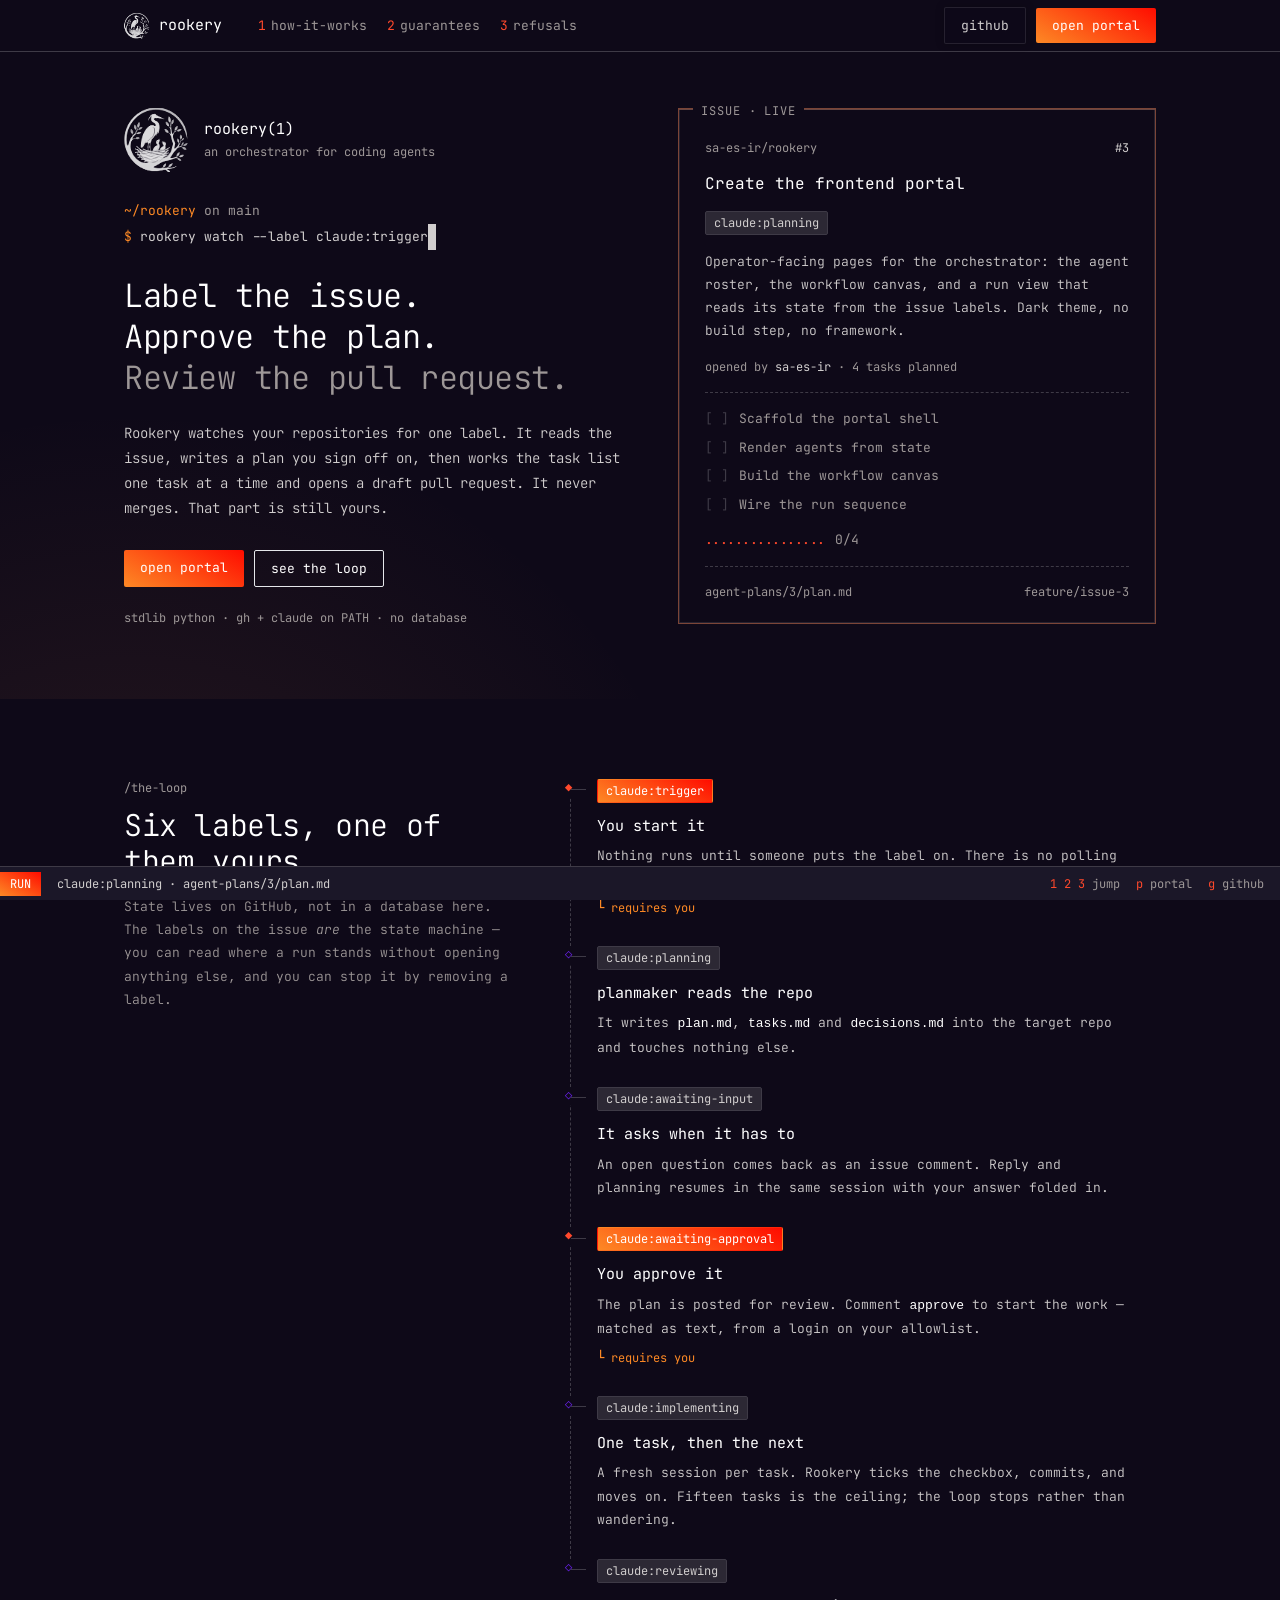
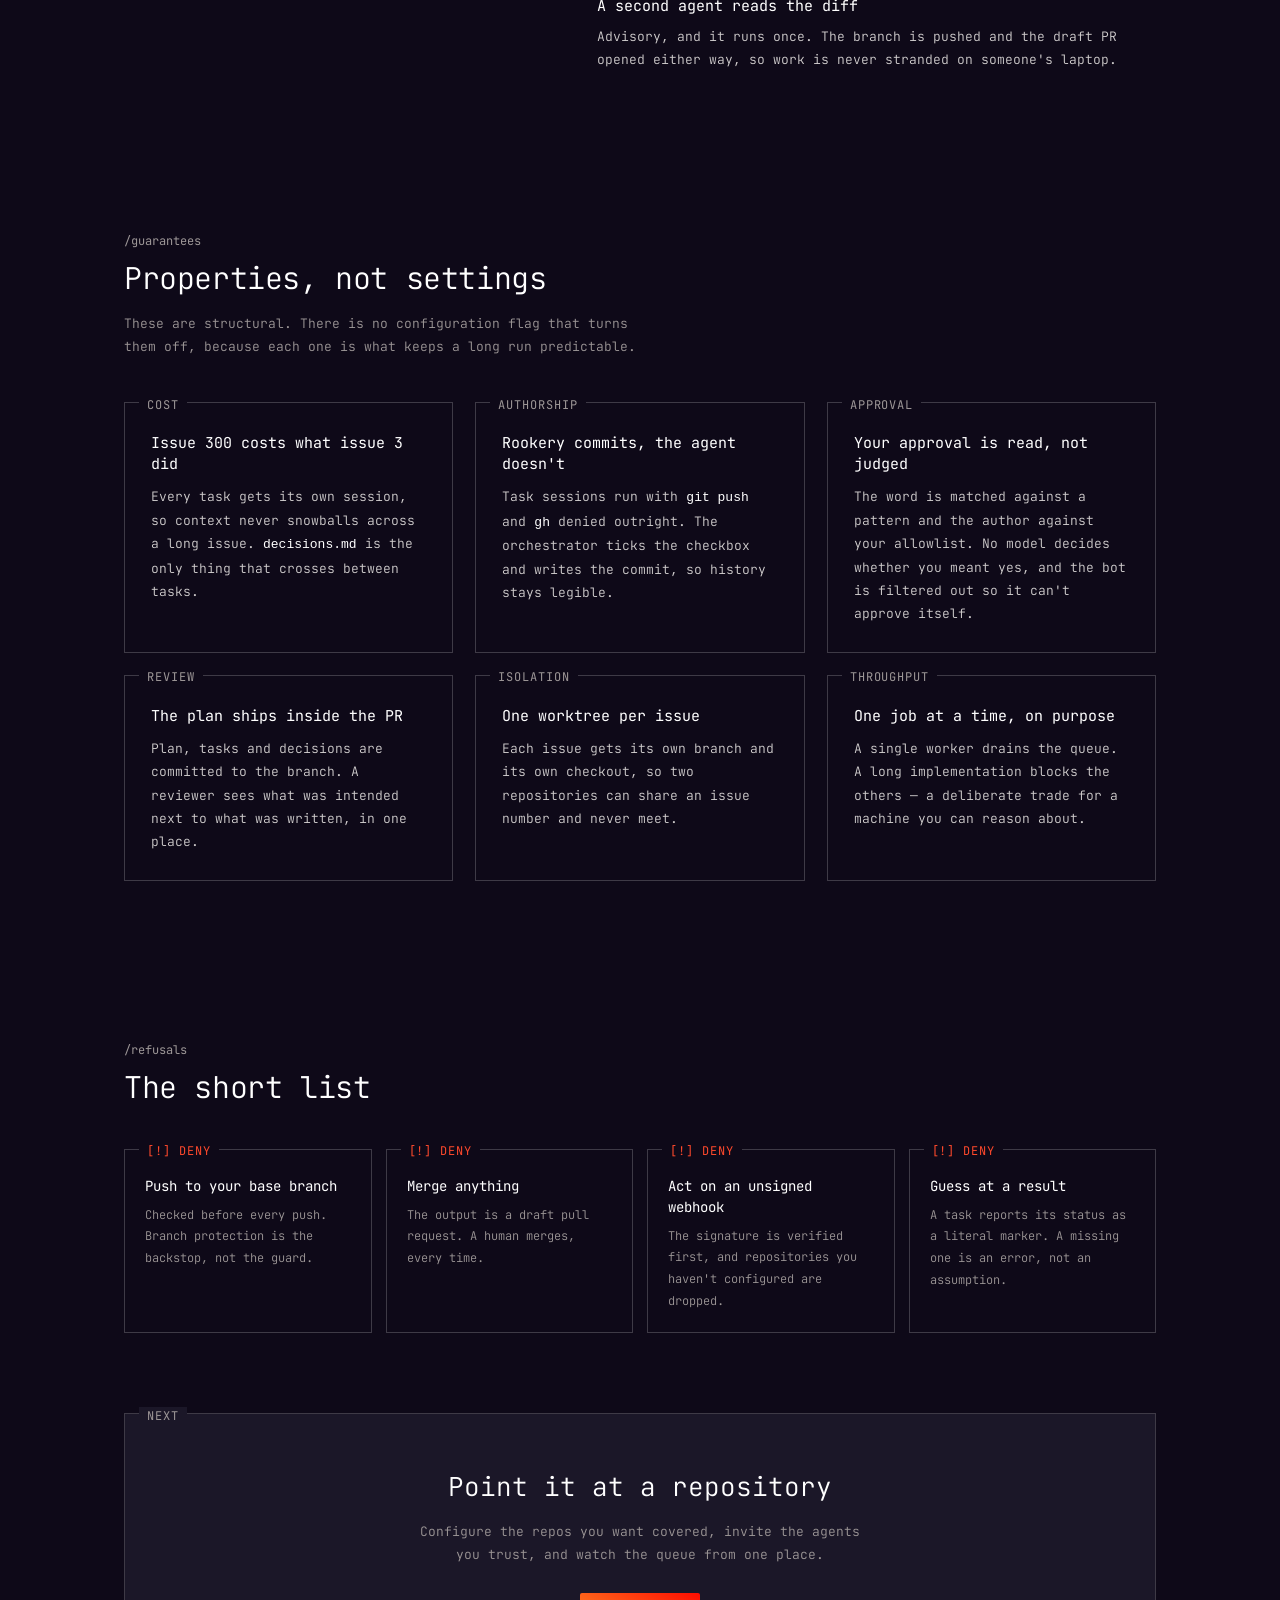
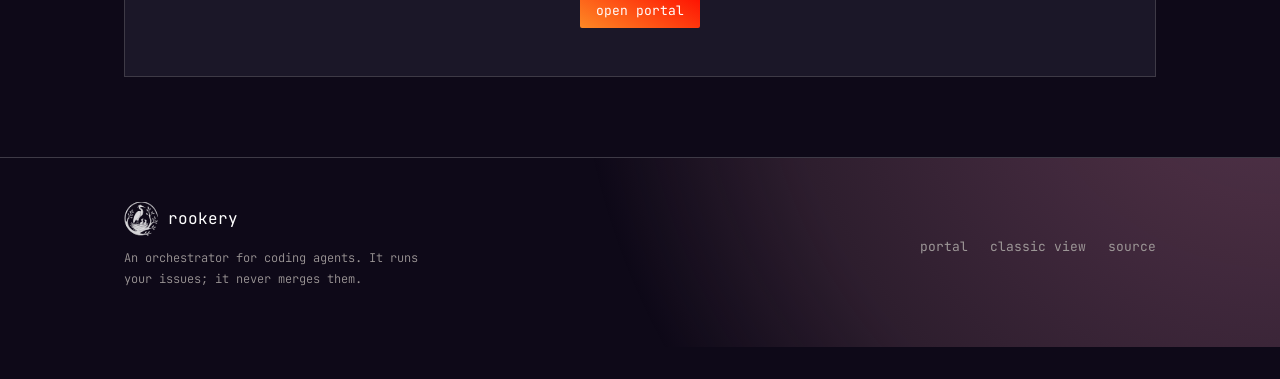
==== ui/tui/index.html @ b49d89ee "add tui design" ====
<!doctype html>
<html lang="en">
<meta charset="utf-8">
<meta name="viewport" content="width=device-width,initial-scale=1">
<title>rookery(1) — agents that work your issue queue</title>
<meta name="description" content="Label a GitHub issue. Rookery plans it, waits for your approval, works through the tasks one at a time, and opens a draft pull request.">
<link rel="preconnect" href="https://fonts.googleapis.com">
<link rel="preconnect" href="https://fonts.gstatic.com" crossorigin>
<link href="https://fonts.googleapis.com/css2?family=JetBrains+Mono:wght@300;400;500&display=swap" rel="stylesheet">
<link rel="icon" href="../rookery.png">
<link rel="stylesheet" href="styles.css">

<header class="nav"><div class="wrap">
  <a class="logo" href="index.html"><span class="mark"><img src="../rookery.png" alt=""></span>rookery</a>
  <nav>
    <a href="#how"><b>1</b>how-it-works</a>
    <a href="#invariants"><b>2</b>guarantees</a>
    <a href="#refusals"><b>3</b>refusals</a>
  </nav>
  <div class="right">
    <a class="frost" href="https://github.com/sa-es-ir/rookery">github</a>
    <a class="cta" href="portal.html">open portal</a>
  </div>
</div></header>

<section class="hero"><div class="wrap">
  <div class="copy">
    <div class="crest">
      <span class="mark"><img src="../rookery.png" alt="Rookery"></span>
      <div><b>rookery(1)</b><span class="sub">an orchestrator for coding agents</span></div>
    </div>
    <p class="shell-line"><span class="p">~/rookery</span> <span class="dim">on</span> main<br>
      <span class="p">$</span> <span class="cmd">rookery watch --label claude:trigger</span><span class="cur">_</span></p>
    <h1>Label the issue.<br>Approve the plan.<br><em>Review the pull request.</em></h1>
    <p class="lede">Rookery watches your repositories for one label. It reads the issue,
      writes a plan you sign off on, then works the task list one task at a time and opens a
      draft pull request. It never merges. That part is still yours.</p>
    <div class="actions">
      <a class="cta" href="portal.html">open portal</a>
      <a class="ghost" href="#how">see the loop</a>
    </div>
    <p class="fine">stdlib python · gh + claude on PATH · no database</p>
  </div>

  <article class="box hot issue" aria-label="Example issue, running">
    <span class="cap">issue · live</span>
    <div class="top"><span>sa-es-ir/rookery</span><span class="num">#3</span></div>
    <h2>Create the frontend portal</h2>
    <div class="labels" id="labels"></div>
    <p class="body">Operator-facing pages for the orchestrator: the agent roster, the workflow
      canvas, and a run view that reads its state from the issue labels. Dark theme, no build
      step, no framework.</p>
    <div class="by">opened by <b>sa-es-ir</b> · 4 tasks planned</div>
    <div class="rule"></div>
    <ul class="tasks" id="tasks">
      <li><span class="bx">[ ]</span><span class="txt">Scaffold the portal shell</span></li>
      <li><span class="bx">[ ]</span><span class="txt">Render agents from state</span></li>
      <li><span class="bx">[ ]</span><span class="txt">Build the workflow canvas</span></li>
      <li><span class="bx">[ ]</span><span class="txt">Wire the run sequence</span></li>
    </ul>
    <div class="bar"><span class="fill" id="bar"></span><span id="count">0/4</span></div>
    <div class="rule"></div>
    <div class="foot"><span id="foot">agent-plans/3/tasks.md</span><span>feature/issue-3</span></div>
  </article>
</div></section>

<section class="sec" id="how"><div class="wrap tree-grid">
  <div class="sec-head">
    <div class="eyebrow">/the-loop</div>
    <h2>Six labels, one of them yours</h2>
    <p>State lives on GitHub, not in a database here. The labels on the issue
      <em>are</em> the state machine — you can read where a run stands without opening
      anything else, and you can stop it by removing a label.</p>
  </div>
  <ol class="tree">
    <li class="gate"><span class="pin">◆</span><span class="lbl live">claude:trigger</span>
      <h3>You start it</h3>
      <p>Nothing runs until someone puts the label on. There is no polling and no autonomous pickup.</p>
      <span class="you">└ requires you</span></li>
    <li><span class="pin">◇</span><span class="lbl">claude:planning</span>
      <h3>planmaker reads the repo</h3>
      <p>It writes <code>plan.md</code>, <code>tasks.md</code> and
        <code>decisions.md</code> into the target repo and touches nothing else.</p></li>
    <li><span class="pin">◇</span><span class="lbl">claude:awaiting-input</span>
      <h3>It asks when it has to</h3>
      <p>An open question comes back as an issue comment. Reply and planning resumes in the
        same session with your answer folded in.</p></li>
    <li class="gate"><span class="pin">◆</span><span class="lbl live">claude:awaiting-approval</span>
      <h3>You approve it</h3>
      <p>The plan is posted for review. Comment <code>approve</code> to start the
        work — matched as text, from a login on your allowlist.</p>
      <span class="you">└ requires you</span></li>
    <li><span class="pin">◇</span><span class="lbl">claude:implementing</span>
      <h3>One task, then the next</h3>
      <p>A fresh session per task. Rookery ticks the checkbox, commits, and moves on. Fifteen
        tasks is the ceiling; the loop stops rather than wandering.</p></li>
    <li><span class="pin">◇</span><span class="lbl">claude:reviewing</span>
      <h3>A second agent reads the diff</h3>
      <p>Advisory, and it runs once. The branch is pushed and the draft PR opened either way,
        so work is never stranded on someone's laptop.</p></li>
  </ol>
</div></section>

<section class="sec" id="invariants"><div class="wrap">
  <div class="sec-head">
    <div class="eyebrow">/guarantees</div>
    <h2>Properties, not settings</h2>
    <p>These are structural. There is no configuration flag that turns them off, because
      each one is what keeps a long run predictable.</p>
  </div>
  <div class="cards">
    <div class="box"><span class="cap">cost</span>
      <h3>Issue 300 costs what issue 3 did</h3>
      <p>Every task gets its own session, so context never snowballs across a long issue.
        <code>decisions.md</code> is the only thing that crosses between tasks.</p></div>
    <div class="box"><span class="cap">authorship</span>
      <h3>Rookery commits, the agent doesn't</h3>
      <p>Task sessions run with <code>git push</code> and <code>gh</code> denied outright.
        The orchestrator ticks the checkbox and writes the commit, so history stays legible.</p></div>
    <div class="box"><span class="cap">approval</span>
      <h3>Your approval is read, not judged</h3>
      <p>The word is matched against a pattern and the author against your allowlist.
        No model decides whether you meant yes, and the bot is filtered out so it can't approve itself.</p></div>
    <div class="box"><span class="cap">review</span>
      <h3>The plan ships inside the PR</h3>
      <p>Plan, tasks and decisions are committed to the branch. A reviewer sees what was
        intended next to what was written, in one place.</p></div>
    <div class="box"><span class="cap">isolation</span>
      <h3>One worktree per issue</h3>
      <p>Each issue gets its own branch and its own checkout, so two repositories can share an
        issue number and never meet.</p></div>
    <div class="box"><span class="cap">throughput</span>
      <h3>One job at a time, on purpose</h3>
      <p>A single worker drains the queue. A long implementation blocks the others — a
        deliberate trade for a machine you can reason about.</p></div>
  </div>
</div></section>

<section class="sec" id="refusals"><div class="wrap">
  <div class="sec-head">
    <div class="eyebrow">/refusals</div>
    <h2>The short list</h2>
  </div>
  <div class="refuse">
    <div class="box"><span class="cap">[!] deny</span><b>Push to your base branch</b>
      <p>Checked before every push. Branch protection is the backstop, not the guard.</p></div>
    <div class="box"><span class="cap">[!] deny</span><b>Merge anything</b>
      <p>The output is a draft pull request. A human merges, every time.</p></div>
    <div class="box"><span class="cap">[!] deny</span><b>Act on an unsigned webhook</b>
      <p>The signature is verified first, and repositories you haven't configured are dropped.</p></div>
    <div class="box"><span class="cap">[!] deny</span><b>Guess at a result</b>
      <p>A task reports its status as a literal marker. A missing one is an error, not an assumption.</p></div>
  </div>
</div></section>

<div class="wrap"><section class="box close">
  <span class="cap">next</span>
  <h2>Point it at a repository</h2>
  <p>Configure the repos you want covered, invite the agents you trust, and watch the queue
    from one place.</p>
  <a class="cta" href="portal.html">open portal</a>
</section></div>

<footer><div class="wrap">
  <div>
    <a class="logo" href="index.html"><span class="mark"><img src="../rookery.png" alt=""></span>rookery</a>
    <p>An orchestrator for coding agents. It runs your issues; it never merges them.</p>
  </div>
  <div class="links">
    <a href="portal.html">portal</a>
    <a href="../index.html">classic view</a>
    <a href="https://github.com/sa-es-ir/rookery">source</a>
  </div>
</div></footer>

<div class="statusbar">
  <span class="mode">RUN</span>
  <span class="phase" id="sphase">idle</span>
  <span class="keys" aria-hidden="true">
    <span><b class="key">1</b> <b class="key">2</b> <b class="key">3</b> jump</span>
    <span><b class="key">p</b> portal</span>
    <span><b class="key">g</b> github</span>
  </span>
</div>

<script>
// Same demo loop as ../index.html, drawn with checkbox glyphs, a spinner and a progress bar.
// ponytail: a script, not a state machine — it is a demo, not the product.
const PHASES = [
  {label:'claude:trigger',           cls:'live', hold:1400, foot:'labelled by @sa-es-ir'},
  {label:'claude:planning',          cls:'',     hold:2200, foot:'agent-plans/3/plan.md'},
  {label:'claude:awaiting-approval', cls:'live', hold:2400, foot:'waiting for approve'},
  {label:'claude:implementing',      cls:'',     hold:0,    foot:'agent-plans/3/tasks.md'},
  {label:'claude:reviewing',         cls:'',     hold:1800, foot:'reviewer reading the diff'},
  {label:'claude:done',              cls:'ok',   hold:3000, foot:'draft PR #14 opened'},
];
const SPIN = '|/-\\';
const WIDTH = 16;
const $ = id => document.getElementById(id);
const items = [...document.querySelectorAll('#tasks li')];
const still = matchMedia('(prefers-reduced-motion: reduce)').matches;
const wait = ms => new Promise(r => setTimeout(r, ms));

function show(p){
  $('labels').innerHTML = '<span class="lbl ' + p.cls + '">' + p.label + '</span>';
  $('foot').textContent = p.foot;
  $('sphase').textContent = p.label + '  ·  ' + p.foot;
}
function paint(li, frame){
  li.querySelector('.bx').textContent =
    li.className === 'done' ? '[x]' : li.className === 'on' ? '[' + SPIN[frame % 4] + ']' : '[ ]';
}
function progress(){
  const n = items.filter(li => li.className === 'done').length;
  const f = Math.round(n / items.length * WIDTH);
  $('bar').textContent = '#'.repeat(f) + '.'.repeat(WIDTH - f);
  $('count').textContent = n + '/' + items.length;
}

async function loop(){
  let frame = 0;
  setInterval(() => {
    const on = items.find(li => li.className === 'on');
    if (on) paint(on, ++frame);
  }, 110);
  for(;;){
    items.forEach(li => { li.className = ''; paint(li, 0); });
    progress();
    for (const p of PHASES){
      show(p);
      if (p.label === 'claude:implementing'){
        for (const li of items){
          li.className = 'on'; paint(li, frame); await wait(900);
          li.className = 'done'; paint(li, 0); progress(); await wait(300);
        }
      } else await wait(p.hold);
    }
    await wait(1200);
  }
}

if (still){
  show(PHASES[5]);
  items.forEach(li => { li.className = 'done'; paint(li, 0); });
  progress();
} else loop();

// Keybindings. A status bar that advertises keys it doesn't bind is worse than no status bar.
const GO = {'1':'#how','2':'#invariants','3':'#refusals'};
addEventListener('keydown', e => {
  if (e.metaKey || e.ctrlKey || e.altKey || /^(INPUT|TEXTAREA)$/.test(e.target.tagName)) return;
  if (GO[e.key]) document.querySelector(GO[e.key]).scrollIntoView({behavior: still ? 'auto' : 'smooth'});
  else if (e.key === 'p') location.href = 'portal.html';
  else if (e.key === 'g') location.href = 'https://github.com/sa-es-ir/rookery';
});
</script>
---- ui/tui/styles.css ----
/* Rookery TUI — the DESIGN.md palette rendered as a terminal instead of a landing page.
   Tokens come from ../styles.css so there is one source for them; everything below is
   the skin. Two rules are broken on purpose: radius (pills and 8px buttons are not
   terminal furniture) and type (one monospace family — a TUI with two families is not one). */
@import url("../styles.css");

body{font-family:var(--mono);letter-spacing:0;font-size:14px;padding-bottom:34px}
h1,h2,h3,h4{font-family:var(--mono);font-weight:300}
::selection{background:var(--scorch);color:#fff}
.cta,.ghost,.frost,.lbl{border-radius:2px;font-family:var(--mono);letter-spacing:0}
.cta,.ghost,.frost{font-size:13px;padding:9px 16px}
.lbl{font-size:12px;padding:2px 8px}
.dim{color:var(--fog)}
.key{color:var(--scorch);font-weight:400}
.eyebrow{font-family:var(--mono);font-size:12px;text-transform:none;letter-spacing:0}
[hidden]{display:none!important}

/* framed panel — the ncurses window: a rule box with its title set into the top edge.
   --capbg must match whatever the box sits on, or the title floats on a broken line. */
.box{position:relative;border:1px solid var(--smoke);padding:30px 26px 26px;--capbg:var(--void)}
.box>.cap{position:absolute;top:-.62em;left:14px;padding:0 8px;background:var(--capbg);
  font-size:12px;color:var(--fog);letter-spacing:.08em;text-transform:uppercase;white-space:nowrap}
.box.hot{border-color:rgba(255,142,93,.45);box-shadow:var(--inset)}

/* status bar — pinned, and fed by whatever the page is doing. The one thing that makes
   a page read as a running program rather than a picture of one. */
.statusbar{position:fixed;left:0;right:0;bottom:0;height:34px;z-index:40;background:var(--panel);
  border-top:1px solid var(--smoke);display:flex;align-items:center;gap:16px;font-size:12px;
  padding:0 16px;color:var(--fog);overflow:hidden}
.statusbar .mode{background:var(--ember);color:#fff;padding:3px 10px;margin-left:-16px;flex:none}
.statusbar .phase{color:var(--ash);white-space:nowrap;overflow:hidden;text-overflow:ellipsis}
.statusbar .keys{margin-left:auto;display:none;gap:16px;white-space:nowrap}
@media(min-width:720px){.statusbar .keys{display:flex}}

/* ── landing ───────────────────────────────────────────────────────────── */

.wrap{max-width:1080px}
.nav{height:52px;border-bottom:1px solid var(--smoke);position:sticky;top:0;background:var(--void);z-index:30}
.nav .wrap{height:100%;display:flex;align-items:center;gap:24px}
.nav .logo{font-family:var(--mono);font-size:15px;gap:9px}
.nav .mark{width:26px;height:26px}
.nav nav{display:none;gap:20px;margin-left:12px;font-size:13px}
.nav nav a{color:var(--fog)}
.nav nav a:hover{color:#fff}
.nav nav a b{font-weight:400;color:var(--scorch);margin-right:5px}
.nav .right{margin-left:auto;display:flex;align-items:center;gap:10px}
@media(min-width:900px){.nav nav{display:flex}}
@media(max-width:560px){.nav .frost{display:none}}

.hero{padding:56px 0 72px;position:relative;overflow:hidden}
.hero::before{content:"";position:absolute;inset:0;pointer-events:none;
  background:radial-gradient(126% 234% at 10% 142%,rgba(217,126,75,.133) 0%,rgba(255,255,255,0) 37%)}
.hero .wrap{position:relative;display:grid;gap:48px}
@media(min-width:980px){.hero .wrap{grid-template-columns:1.02fr .98fr;column-gap:56px;align-items:start}}
.crest{display:flex;align-items:center;gap:16px;margin-bottom:26px}
.crest .mark{width:64px;height:64px}
.crest b{display:block;color:#fff;font-weight:400;font-size:15px}
.crest span.sub{font-size:12px;color:var(--fog)}
.shell-line{font-size:13px;color:var(--fog);margin-bottom:26px;line-height:2}
.shell-line .p{color:rgb(253,137,37)}
.shell-line .cmd{color:var(--ash)}
.cur{display:inline-block;width:.6em;background:var(--ash);color:transparent;animation:blink 1.06s steps(1) infinite}
@keyframes blink{50%{background:transparent}}
/* mono is ~0.6em per glyph, so the headline sizes off its longest line (24 chars),
   not off the column — at 38px "Review the pull request." wraps. */
.hero h1{font-size:clamp(22px,2.6vw,32px);line-height:1.28;letter-spacing:-.5px}
.hero h1 em{font-style:normal;color:var(--fog)}
.hero .lede{margin-top:22px;font-size:14px;line-height:1.8;color:var(--ash);max-width:62ch;font-weight:300}
.hero .actions{margin-top:28px;display:flex;flex-wrap:wrap;gap:10px}
.hero .fine{margin-top:22px;font-size:12px;color:var(--fog)}

.issue{display:flex;flex-direction:column;gap:16px;padding-bottom:22px}
.issue .top{display:flex;gap:10px;font-size:12px;color:var(--fog)}
.issue .top .num{margin-left:auto;color:var(--ash)}
.issue h2{font-size:16px;line-height:1.4;font-weight:400;color:#fff}
.issue .labels{min-height:22px}
.issue .body{font-size:13px;line-height:1.75;color:var(--ash);font-weight:300}
.issue .by{font-size:12px;color:var(--fog)}
.issue .by b{font-weight:400;color:var(--ash)}
.issue .foot{font-size:12px;color:var(--fog);display:flex;justify-content:space-between;gap:12px;flex-wrap:wrap}
.rule{border-top:1px dashed var(--smoke)}
.tasks{display:grid;gap:9px;font-size:13px}
.tasks li{display:flex;gap:10px;color:var(--fog);transition:color .3s}
.tasks li .bx{flex:none;width:3ch;color:var(--smoke)}
.tasks li.on{color:var(--ash)}
.tasks li.on .bx{color:rgb(253,137,37)}
.tasks li.done .bx{color:var(--scorch)}
.tasks li.done .txt{text-decoration:line-through;text-decoration-color:var(--smoke)}
.bar{font-size:13px;color:var(--fog);display:flex;gap:10px}
.bar .fill{color:var(--scorch);letter-spacing:-.5px}

.sec{padding:80px 0}
.sec-head{max-width:64ch;margin-bottom:44px}
.sec-head h2{font-size:clamp(22px,3vw,30px);line-height:1.2;letter-spacing:-.4px;margin-top:10px}
.sec-head p{margin-top:16px;color:var(--fog);font-size:13px;line-height:1.8;font-weight:300}

/* the loop — drawn as a process tree */
.tree li{position:relative;padding:0 0 28px 26px;border-left:1px dashed var(--smoke)}
.tree li::after{content:"";position:absolute;left:0;top:.72em;width:15px;height:1px;background:var(--smoke)}
.tree li:last-child{padding-bottom:0}
/* masks the dashed line below the last tick, turning that node's connector into an elbow */
.tree li:last-child::before{content:"";position:absolute;left:-1px;top:.72em;bottom:-2px;width:1px;background:var(--void)}
.tree .pin{position:absolute;left:-6px;top:0;background:var(--void);color:rgb(107,33,239);font-size:12px;line-height:1.5}
.tree li.gate .pin{color:var(--scorch)}
.tree h3{font-size:15px;font-weight:400;color:#fff;margin:12px 0 7px}
.tree p{color:var(--ash);font-weight:300;font-size:13px;line-height:1.8;max-width:66ch}
.tree .you{display:inline-block;margin-top:8px;font-size:12px;color:rgb(253,137,37)}
.tree code{color:#fff}
@media(min-width:980px){
  .tree-grid{display:grid;grid-template-columns:.8fr 1.2fr;gap:56px;align-items:start}
  .tree-grid .sec-head{margin-bottom:0;position:sticky;top:90px}
}

.cards{display:grid;gap:22px;grid-template-columns:repeat(auto-fit,minmax(300px,1fr))}
.cards h3{font-size:15px;font-weight:400;color:#fff;line-height:1.4;margin:0 0 10px}
.cards p{color:var(--ash);font-weight:300;font-size:13px;line-height:1.8}
.cards code{color:#fff}

.refuse{display:grid;gap:14px}
@media(min-width:620px){.refuse{grid-template-columns:1fr 1fr}}
@media(min-width:1080px){.refuse{grid-template-columns:repeat(4,1fr)}}
.refuse .box{padding:26px 20px 20px}
.refuse .cap{color:var(--scorch)}
.refuse b{display:block;color:#fff;font-weight:400;font-size:14px;margin-bottom:8px}
.refuse p{font-size:12px;color:var(--fog);font-weight:300;line-height:1.8}

.close{--capbg:var(--panel);background:var(--panel);text-align:center;padding:56px 32px 48px;margin-bottom:80px}
.close h2{font-size:clamp(20px,3vw,26px);line-height:1.3}
.close p{margin:16px auto 26px;color:var(--fog);max-width:56ch;font-weight:300;font-size:13px;line-height:1.8}

footer{border-top:1px solid var(--smoke);padding:44px 0 56px;position:relative}
footer::before{content:"";position:absolute;inset:0;pointer-events:none;
  background:radial-gradient(circle farthest-side at 100% -80%,rgba(175,106,140,.46),rgba(98,65,83,.38) 39%,rgba(0,0,0,0) 55%)}
footer .wrap{position:relative;display:flex;flex-wrap:wrap;gap:28px;justify-content:space-between;align-items:center}
footer .logo{font-family:var(--mono);font-size:16px;gap:10px}
footer .mark{width:34px;height:34px}
footer p{color:var(--fog);font-size:12px;max-width:44ch;font-weight:300;margin-top:12px;line-height:1.8}
footer .links{display:flex;gap:22px;font-size:13px;color:var(--fog)}
footer .links a:hover{color:#fff}

/* ── portal ────────────────────────────────────────────────────────────── */

.app{display:grid;min-height:100vh;grid-template-columns:1fr}
@media(min-width:900px){.app{grid-template-columns:240px 1fr}}

.side{border-right:1px solid var(--smoke);padding:16px 12px 44px;display:flex;flex-direction:column;gap:24px}
@media(min-width:900px){.side{position:sticky;top:0;height:100vh}}
.side .logo{font-family:var(--mono);font-size:15px;gap:9px;padding:4px 8px 0}
.side .mark{width:26px;height:26px}
.side h4{font-size:11px;color:var(--fog);letter-spacing:.08em;text-transform:uppercase;
  font-weight:400;padding:0 8px;margin-bottom:6px}
.side .menu a{display:flex;align-items:center;gap:8px;padding:6px 8px;font-size:13px;
  color:var(--ash);cursor:pointer}
.side .menu a::before{content:"  ";color:var(--scorch);white-space:pre}
.side .menu a:hover{background:var(--shell)}
.side .menu a[aria-current=page]{background:var(--shell);color:#fff}
.side .menu a[aria-current=page]::before{content:"> "}
.side .menu .count{margin-left:auto;font-size:11px;color:var(--fog)}
.repos li{display:flex;gap:8px;padding:5px 8px;font-size:12px;color:var(--fog)}
.repos li::before{content:"●";color:rgb(253,137,37);font-size:9px;line-height:1.7}
.side .bottom{margin-top:auto;border-top:1px solid var(--smoke);padding-top:14px}
.side .bottom a{font-size:12px;color:var(--fog);display:block;padding:3px 8px}
.side .bottom a:hover{color:#fff}
/* below the sidebar breakpoint it collapses to a scrolling top strip */
@media(max-width:899px){
  .side{flex-direction:row;align-items:center;gap:14px;padding:10px 14px;overflow-x:auto;
    border-right:0;border-bottom:1px solid var(--smoke);scrollbar-width:none}
  .side::-webkit-scrollbar{display:none}
  .side h4,.side .repos,.side .bottom{display:none}
  .side .menu{display:flex;gap:2px}
  .side .menu a{white-space:nowrap}
  main>.top{padding:0 14px}
  main>.top .frost{display:none}
  .view{padding:20px 14px}
}

main{min-width:0}
/* scoped to main: the landing's issue card has a .top of its own */
main>.top{height:52px;border-bottom:1px solid var(--smoke);display:flex;align-items:center;gap:14px;
  padding:0 28px;position:sticky;top:0;background:var(--void);z-index:10}
main>.top h1{font-size:14px;font-weight:400;color:var(--fog)}
main>.top h1 b{font-weight:400;color:#fff}
main>.top .right{margin-left:auto;display:flex;gap:10px;align-items:center}
.view{padding:34px 28px 28px}
.intro{color:var(--fog);font-size:13px;line-height:1.8;font-weight:300;max-width:76ch;margin-bottom:30px}

/* agents */
.grid{display:grid;gap:22px;grid-template-columns:repeat(auto-fill,minmax(320px,1fr))}
.card{padding:26px 20px 20px;display:flex;flex-direction:column}
.card h3{font-size:14px;font-weight:400;color:#fff}
.card p{color:var(--ash);font-weight:300;font-size:12px;line-height:1.8;margin:10px 0 18px;flex:1}
.card .meta{display:flex;align-items:center;gap:10px}
.card .tag{border:1px solid var(--smoke);padding:2px 8px;font-size:11px;color:var(--ash);margin-left:auto}
.toggle{border:0;background:transparent;color:var(--fog);padding:0;font-size:12px;cursor:pointer;
  font-family:var(--mono)}
.toggle b{font-weight:400;color:var(--smoke)}
.toggle[aria-pressed=true]{color:#fff}
.toggle[aria-pressed=true] b{color:rgb(253,137,37)}

/* runs — a table, because that is what a list of runs is */
.runs{display:flex;flex-direction:column}
.runs .head,.run{display:grid;gap:12px;align-items:center;padding:11px 12px;
  grid-template-columns:1fr auto}
/* columns sized off the widest cell in each: "sa-es-ir/rookery #3",
   "claude:awaiting-approval" (24ch + the pill's padding), "########.. 12/12" */
@media(min-width:820px){.runs .head,.run{grid-template-columns:21ch 1fr 26ch 17ch}}
.runs .head{font-size:11px;color:var(--fog);letter-spacing:.08em;text-transform:uppercase;
  border-bottom:1px solid var(--smoke)}
.run{border-bottom:1px dashed var(--smoke);font-size:13px}
.run:hover{background:var(--surface)}
.run .where{font-size:12px;color:var(--fog)}
.run .what{color:#fff;font-weight:300;min-width:0;overflow:hidden;text-overflow:ellipsis;white-space:nowrap}
.run .prog{font-size:12px;color:var(--fog);white-space:nowrap}
.run .prog i{font-style:normal;color:var(--scorch);letter-spacing:-.5px}
.run .lbl{justify-self:start}
/* one column below the table breakpoint — a truncated title is the one cell worth keeping */
@media(max-width:819px){
  .runs .head{display:none}
  .run{grid-template-columns:1fr;gap:6px}
  .run .what{white-space:normal}
}

/* workflow */
.toolbar{display:flex;gap:10px;align-items:center;margin-bottom:18px;flex-wrap:wrap}
.toolbar .info{font-size:12px;color:var(--fog);margin-left:auto}
.builder{display:grid;gap:20px;grid-template-columns:1fr}
@media(min-width:900px){.builder{grid-template-columns:230px 1fr;align-items:start}}
.palette{padding:26px 16px 16px}
.palette .hint{font-size:11px;color:var(--fog);margin-bottom:12px}
.drag{border:1px solid var(--smoke);padding:8px 10px;margin-bottom:7px;cursor:grab;
  font-size:13px;color:var(--ash);user-select:none}
.drag:hover{border-color:var(--fog)}
.drag:active{cursor:grabbing}
.drag small{display:block;color:var(--fog);font-size:11px}
#canvas{position:relative;background:var(--panel);border:1px solid var(--smoke);height:540px;overflow:hidden;
  background-image:radial-gradient(circle,rgba(255,255,255,.07) 1px,transparent 1px);background-size:20px 20px}
#canvas.over{box-shadow:rgba(255,255,255,.14) 0 0 0 1px inset}
#wires{position:absolute;inset:0;width:100%;height:100%;pointer-events:none}
#wires path{pointer-events:stroke;cursor:pointer}
.node{position:absolute;width:196px;background:var(--surface);border:1px solid var(--smoke);
  padding:10px 12px;cursor:grab;user-select:none;touch-action:none;font-size:13px}
.node.running{border-color:rgb(253,137,37);box-shadow:0 0 22px rgba(255,73,44,.28)}
.node.done{border-color:#077ac7}
.node b{font-weight:400;color:#fff;display:block}
.node small{font-size:11px;color:var(--fog)}
.node .x{position:absolute;top:2px;right:7px;color:var(--fog);cursor:pointer;line-height:1.2}
.node .x:hover{color:var(--scorch)}
.port{position:absolute;top:50%;margin-top:-6px;width:12px;height:12px;
  background:var(--shell);border:1px solid var(--smoke);cursor:crosshair}
.port.in{left:-7px}.port.out{right:-7px}
.port:hover,.port.armed{background:rgb(7,122,199);border-color:rgb(107,33,239)}
.empty{position:absolute;inset:0;display:grid;place-content:center;text-align:center;
  color:var(--fog);font-size:13px;pointer-events:none}

/* new agent dialog */
dialog{background:var(--void);color:var(--ash);border:1px solid var(--smoke);border-radius:0;
  padding:0;width:min(440px,92vw)}
dialog::backdrop{background:rgba(14,9,24,.72)}
dialog .bar-t{border-bottom:1px solid var(--smoke);padding:9px 14px;font-size:12px;color:var(--fog);
  display:flex;justify-content:space-between}
dialog .bar-t b{font-weight:400;color:#fff}
dialog form>div{padding:20px 22px}
label{display:block;font-size:11px;color:var(--fog);margin-bottom:5px}
input,textarea,select{width:100%;background:var(--panel);border:1px solid var(--smoke);border-radius:2px;
  color:var(--ash);font:400 13px var(--mono);padding:8px 10px;margin-bottom:16px;resize:vertical}
input:focus,textarea:focus,select:focus{outline:none;border-color:rgb(107,33,239)}
::placeholder{color:#6b6570}
dialog .actions{display:flex;gap:10px;justify-content:flex-end;padding-top:2px}
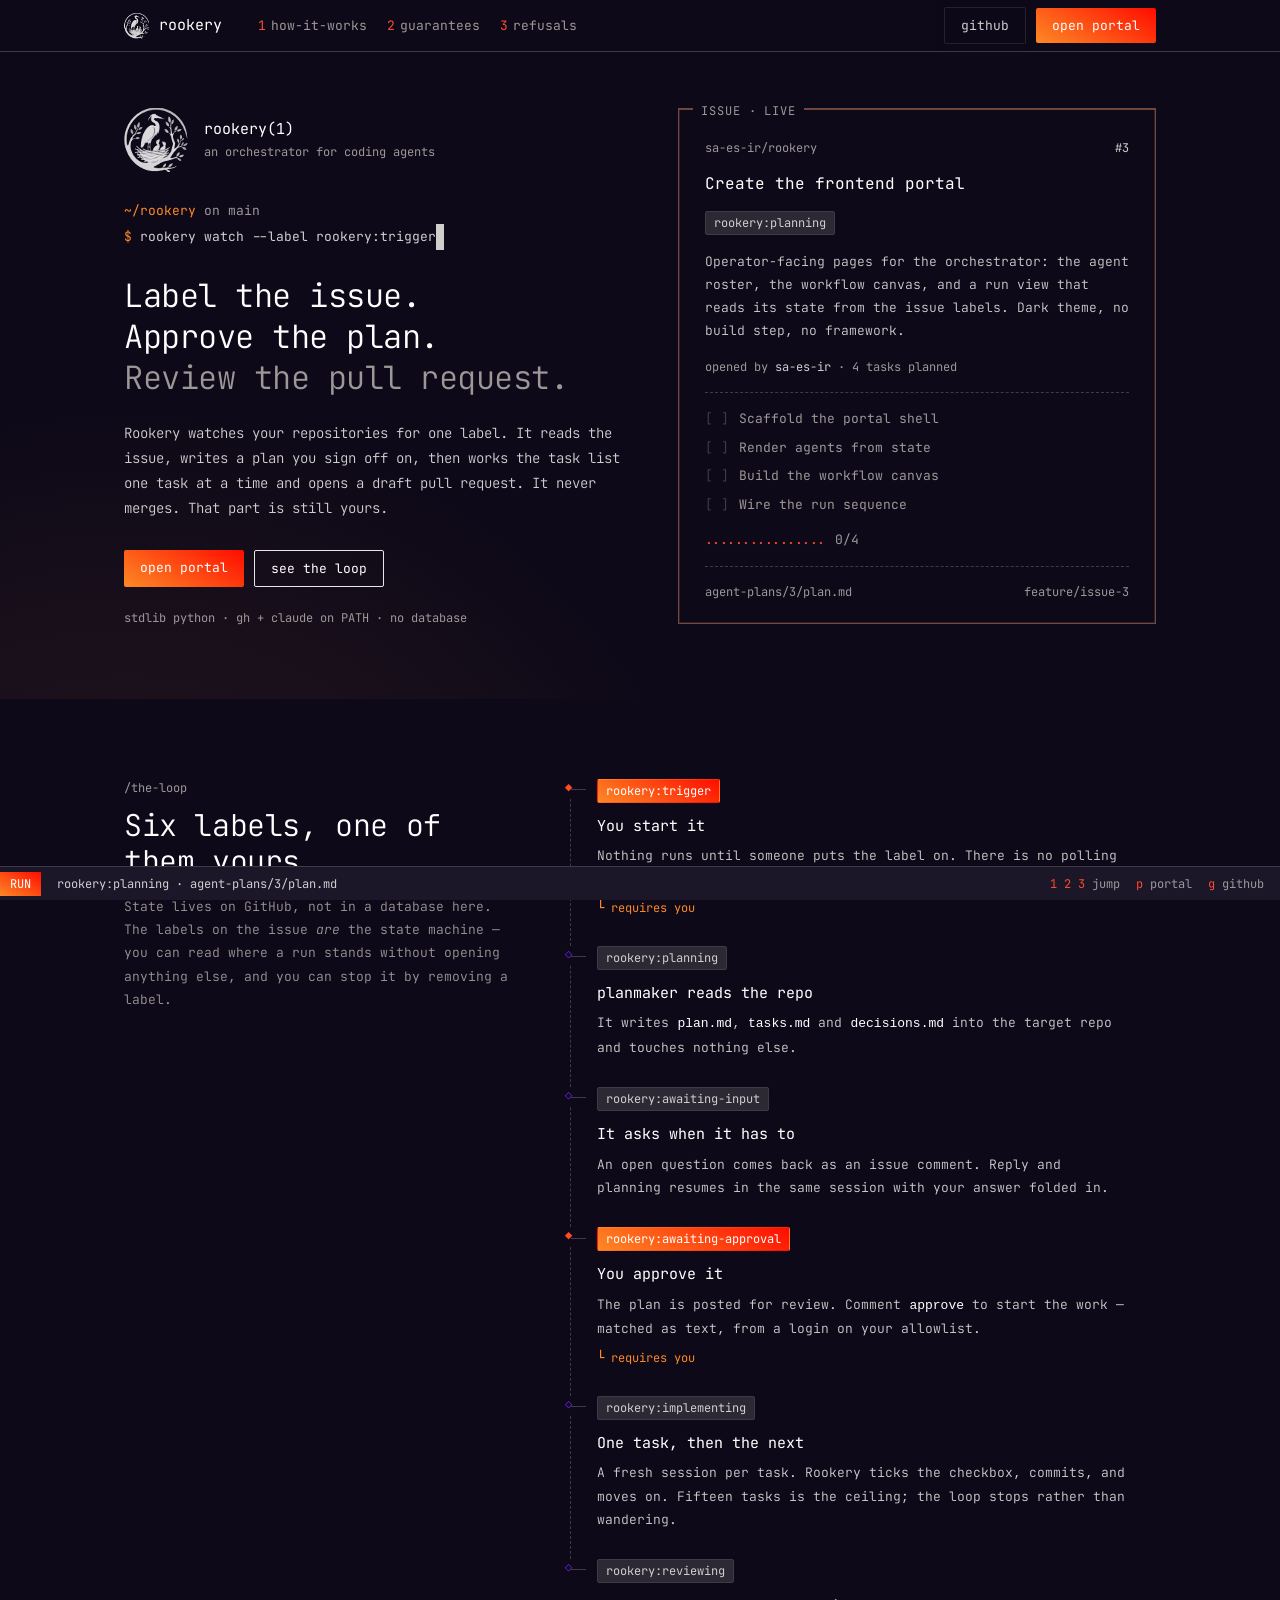
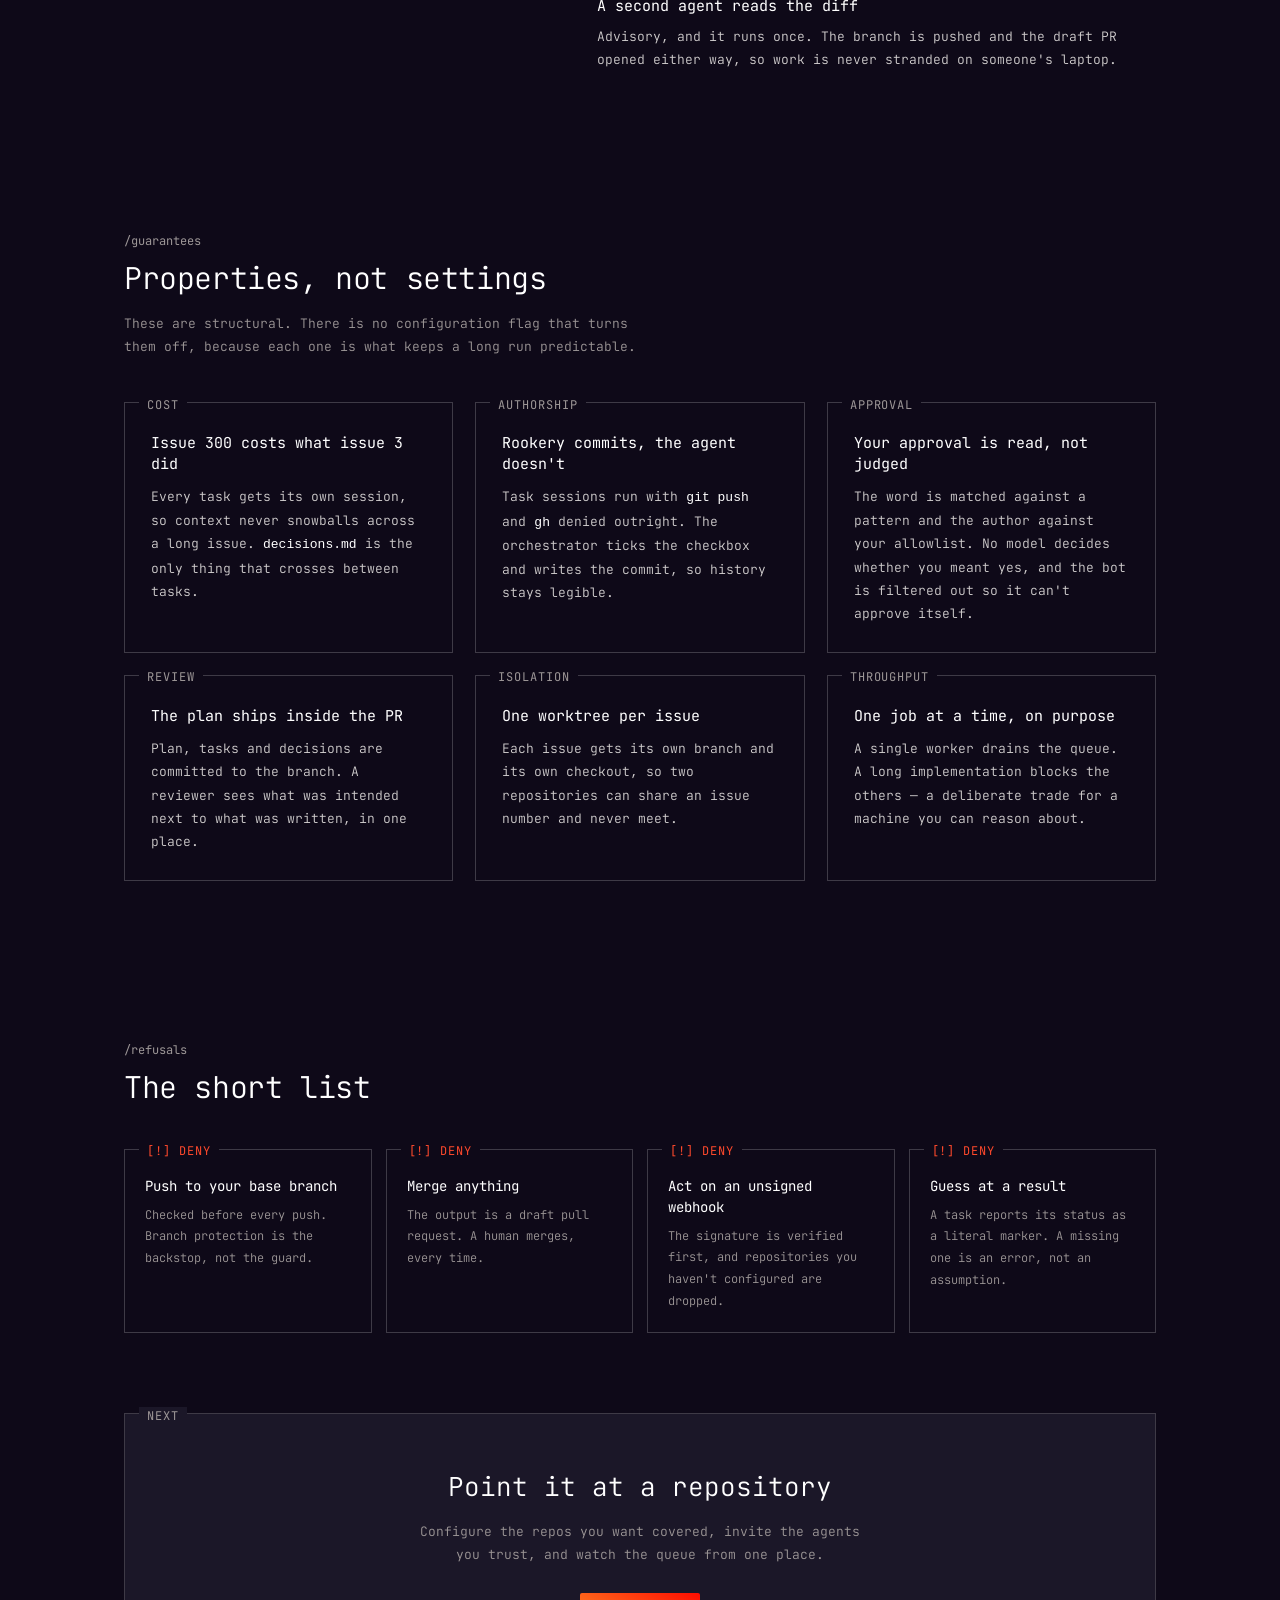
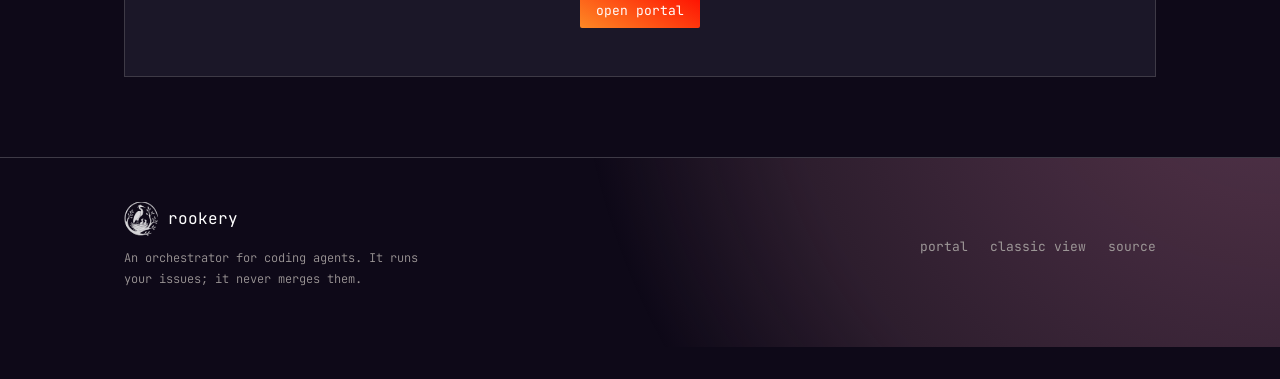
==== commit d2e07f01: "rename labels" ====
--- a/ui/tui/index.html
+++ b/ui/tui/index.html
@@ -30,7 +30,7 @@
       <div><b>rookery(1)</b><span class="sub">an orchestrator for coding agents</span></div>
     </div>
     <p class="shell-line"><span class="p">~/rookery</span> <span class="dim">on</span> main<br>
-      <span class="p">$</span> <span class="cmd">rookery watch --label claude:trigger</span><span class="cur">_</span></p>
+      <span class="p">$</span> <span class="cmd">rookery watch --label rookery:trigger</span><span class="cur">_</span></p>
     <h1>Label the issue.<br>Approve the plan.<br><em>Review the pull request.</em></h1>
     <p class="lede">Rookery watches your repositories for one label. It reads the issue,
       writes a plan you sign off on, then works the task list one task at a time and opens a
@@ -73,28 +73,28 @@
       anything else, and you can stop it by removing a label.</p>
   </div>
   <ol class="tree">
-    <li class="gate"><span class="pin">◆</span><span class="lbl live">claude:trigger</span>
+    <li class="gate"><span class="pin">◆</span><span class="lbl live">rookery:trigger</span>
       <h3>You start it</h3>
       <p>Nothing runs until someone puts the label on. There is no polling and no autonomous pickup.</p>
       <span class="you">└ requires you</span></li>
-    <li><span class="pin">◇</span><span class="lbl">claude:planning</span>
+    <li><span class="pin">◇</span><span class="lbl">rookery:planning</span>
       <h3>planmaker reads the repo</h3>
       <p>It writes <code>plan.md</code>, <code>tasks.md</code> and
         <code>decisions.md</code> into the target repo and touches nothing else.</p></li>
-    <li><span class="pin">◇</span><span class="lbl">claude:awaiting-input</span>
+    <li><span class="pin">◇</span><span class="lbl">rookery:awaiting-input</span>
       <h3>It asks when it has to</h3>
       <p>An open question comes back as an issue comment. Reply and planning resumes in the
         same session with your answer folded in.</p></li>
-    <li class="gate"><span class="pin">◆</span><span class="lbl live">claude:awaiting-approval</span>
+    <li class="gate"><span class="pin">◆</span><span class="lbl live">rookery:awaiting-approval</span>
       <h3>You approve it</h3>
       <p>The plan is posted for review. Comment <code>approve</code> to start the
         work — matched as text, from a login on your allowlist.</p>
       <span class="you">└ requires you</span></li>
-    <li><span class="pin">◇</span><span class="lbl">claude:implementing</span>
+    <li><span class="pin">◇</span><span class="lbl">rookery:implementing</span>
       <h3>One task, then the next</h3>
       <p>A fresh session per task. Rookery ticks the checkbox, commits, and moves on. Fifteen
         tasks is the ceiling; the loop stops rather than wandering.</p></li>
-    <li><span class="pin">◇</span><span class="lbl">claude:reviewing</span>
+    <li><span class="pin">◇</span><span class="lbl">rookery:reviewing</span>
       <h3>A second agent reads the diff</h3>
       <p>Advisory, and it runs once. The branch is pushed and the draft PR opened either way,
         so work is never stranded on someone's laptop.</p></li>
@@ -187,12 +187,12 @@
 // Same demo loop as ../index.html, drawn with checkbox glyphs, a spinner and a progress bar.
 // ponytail: a script, not a state machine — it is a demo, not the product.
 const PHASES = [
-  {label:'claude:trigger',           cls:'live', hold:1400, foot:'labelled by @sa-es-ir'},
-  {label:'claude:planning',          cls:'',     hold:2200, foot:'agent-plans/3/plan.md'},
-  {label:'claude:awaiting-approval', cls:'live', hold:2400, foot:'waiting for approve'},
-  {label:'claude:implementing',      cls:'',     hold:0,    foot:'agent-plans/3/tasks.md'},
-  {label:'claude:reviewing',         cls:'',     hold:1800, foot:'reviewer reading the diff'},
-  {label:'claude:done',              cls:'ok',   hold:3000, foot:'draft PR #14 opened'},
+  {label:'rookery:trigger',           cls:'live', hold:1400, foot:'labelled by @sa-es-ir'},
+  {label:'rookery:planning',          cls:'',     hold:2200, foot:'agent-plans/3/plan.md'},
+  {label:'rookery:awaiting-approval', cls:'live', hold:2400, foot:'waiting for approve'},
+  {label:'rookery:implementing',      cls:'',     hold:0,    foot:'agent-plans/3/tasks.md'},
+  {label:'rookery:reviewing',         cls:'',     hold:1800, foot:'reviewer reading the diff'},
+  {label:'rookery:done',              cls:'ok',   hold:3000, foot:'draft PR #14 opened'},
 ];
 const SPIN = '|/-\\';
 const WIDTH = 16;
@@ -228,7 +228,7 @@
     progress();
     for (const p of PHASES){
       show(p);
-      if (p.label === 'claude:implementing'){
+      if (p.label === 'rookery:implementing'){
         for (const li of items){
           li.className = 'on'; paint(li, frame); await wait(900);
           li.className = 'done'; paint(li, 0); progress(); await wait(300);
--- a/ui/tui/styles.css
+++ b/ui/tui/styles.css
@@ -202,8 +202,8 @@
 .runs .head,.run{display:grid;gap:12px;align-items:center;padding:11px 12px;
   grid-template-columns:1fr auto}
 /* columns sized off the widest cell in each: "sa-es-ir/rookery #3",
-   "claude:awaiting-approval" (24ch + the pill's padding), "########.. 12/12" */
-@media(min-width:820px){.runs .head,.run{grid-template-columns:21ch 1fr 26ch 17ch}}
+   "rookery:awaiting-approval" (25ch + the pill's padding), "########.. 12/12" */
+@media(min-width:820px){.runs .head,.run{grid-template-columns:21ch 1fr 27ch 17ch}}
 .runs .head{font-size:11px;color:var(--fog);letter-spacing:.08em;text-transform:uppercase;
   border-bottom:1px solid var(--smoke)}
 .run{border-bottom:1px dashed var(--smoke);font-size:13px}
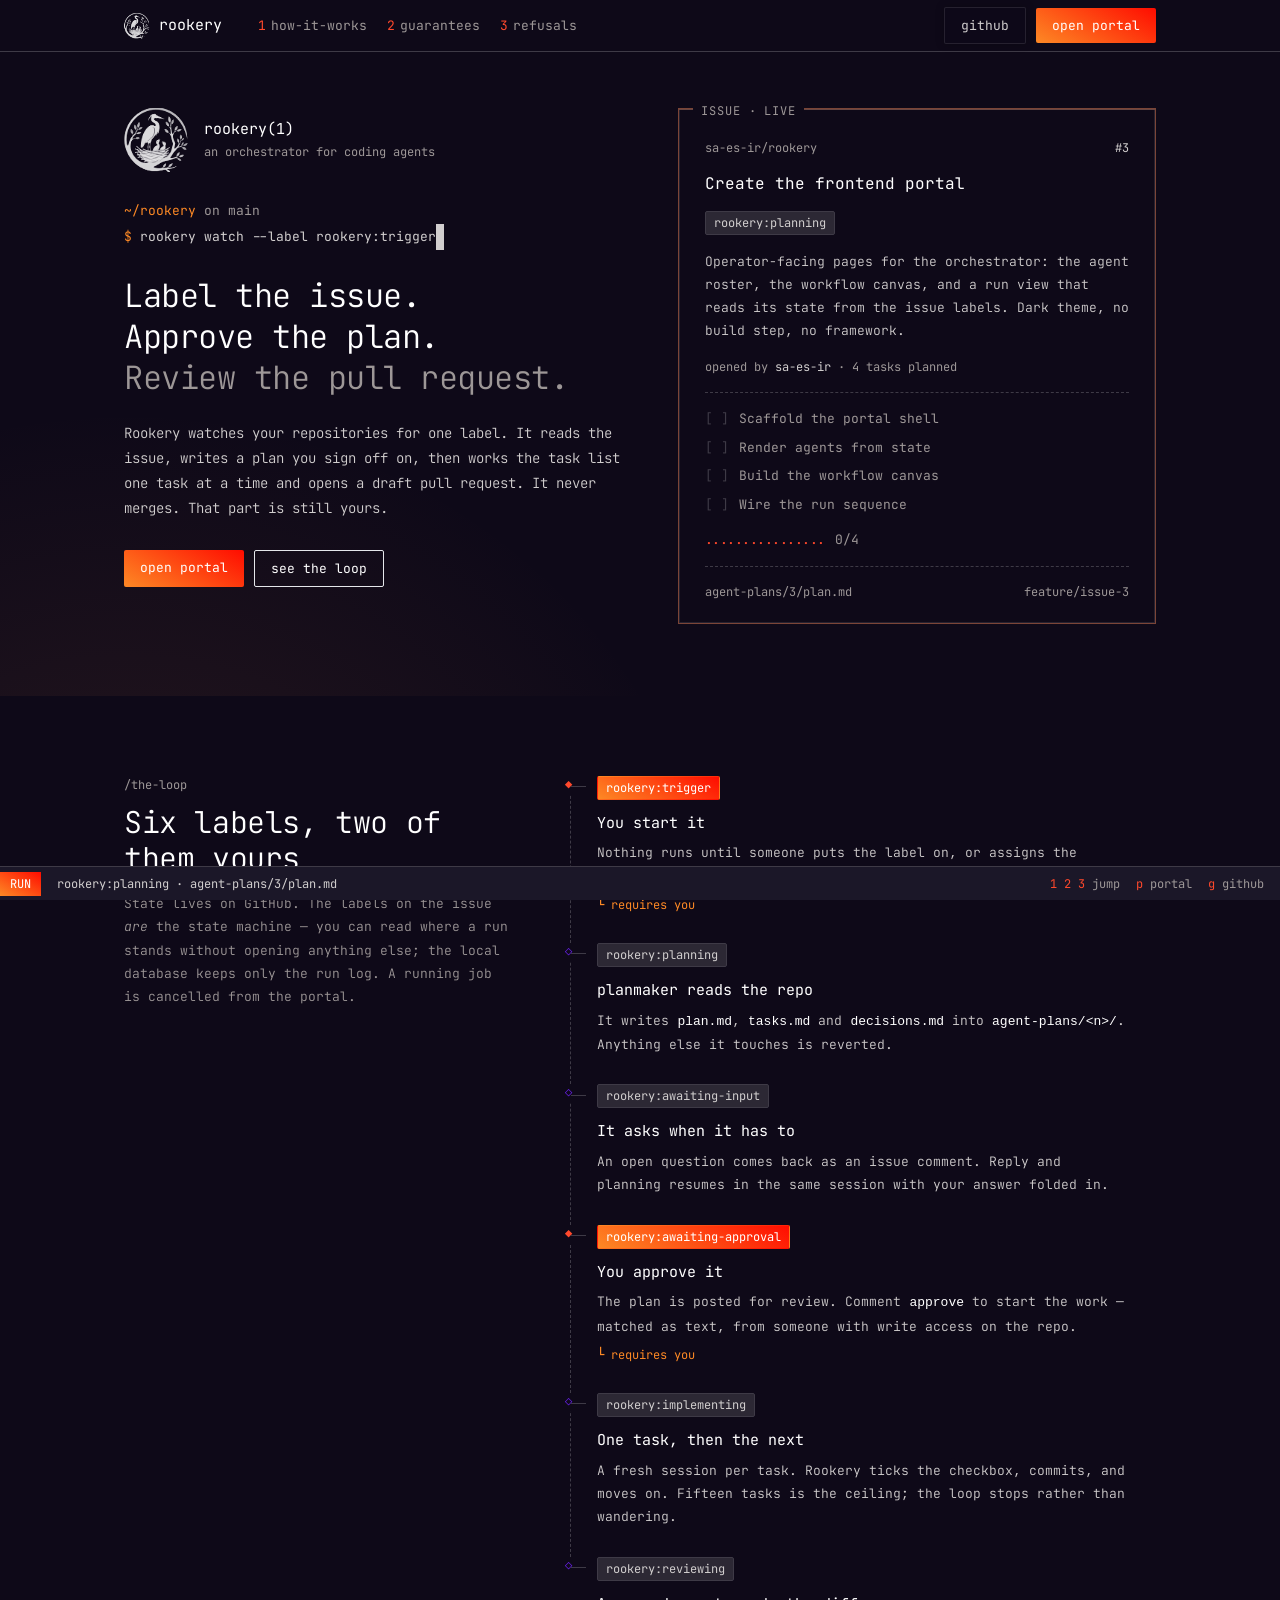
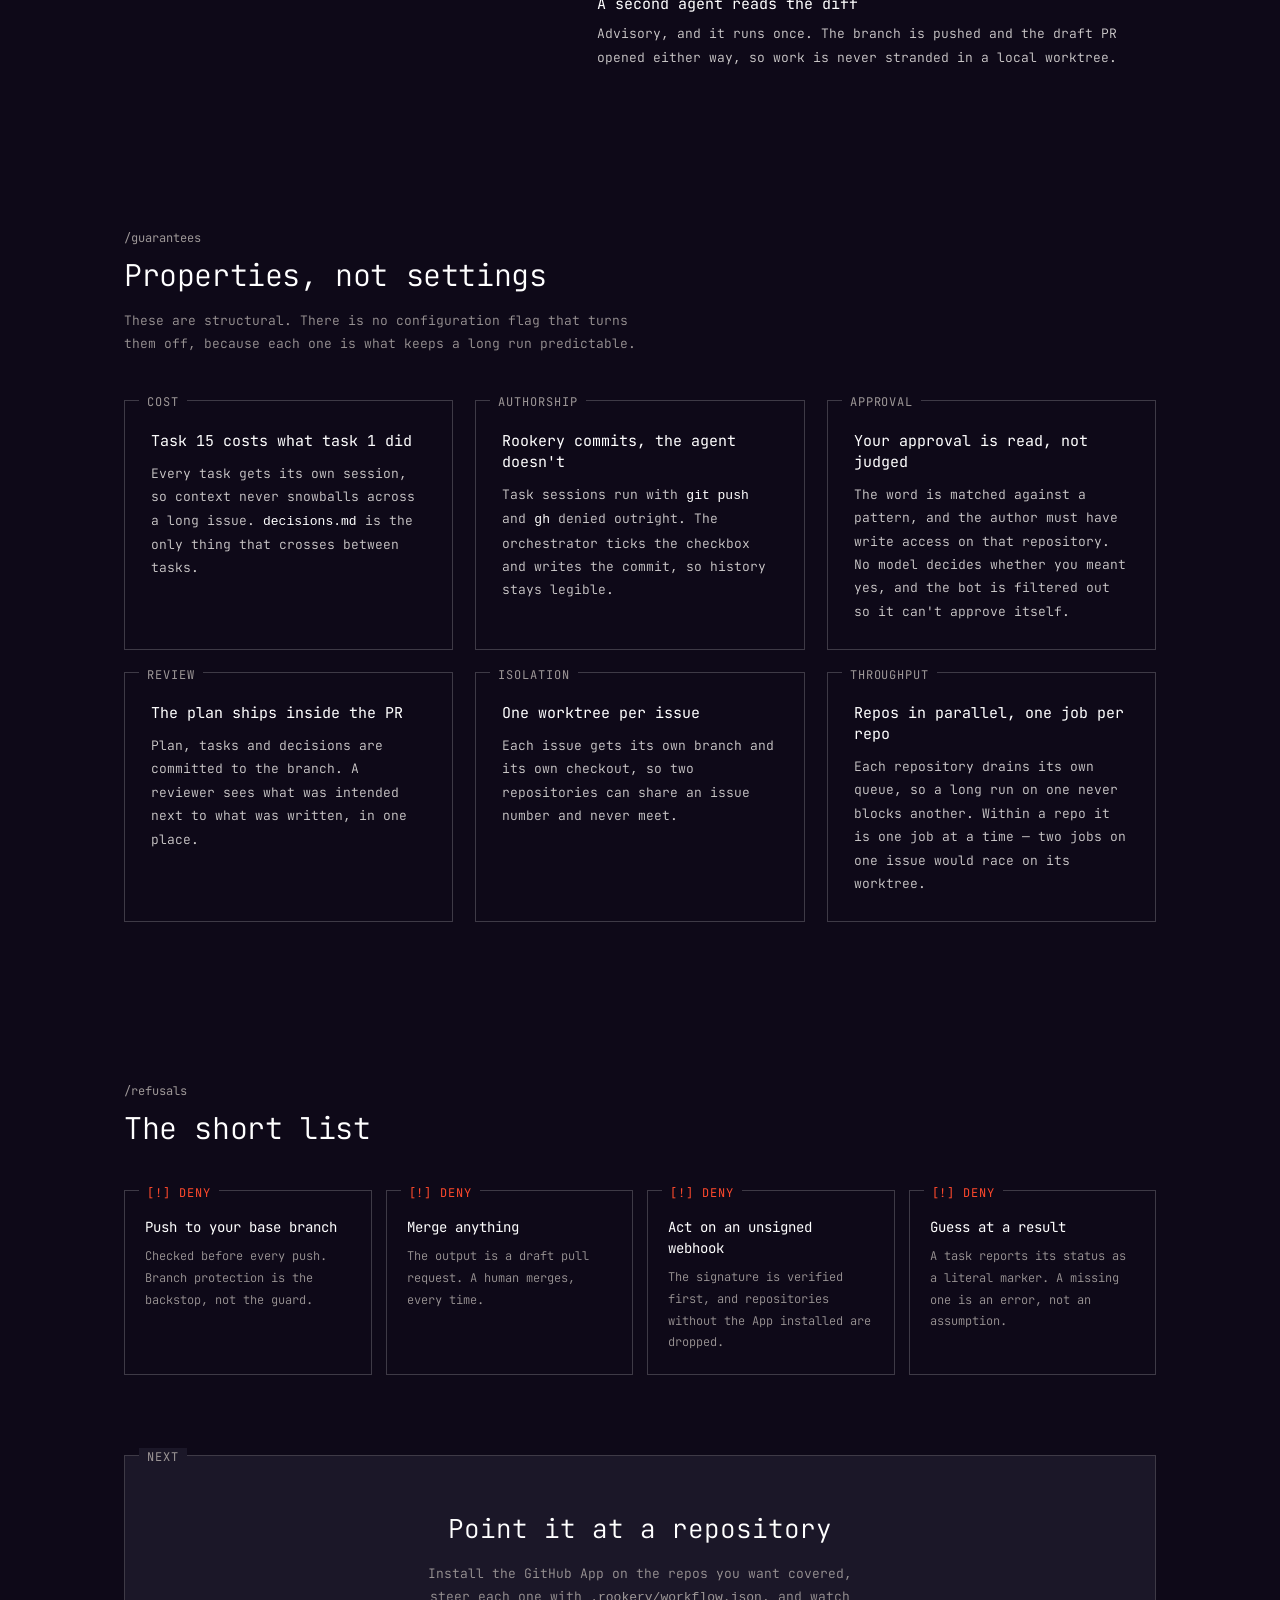
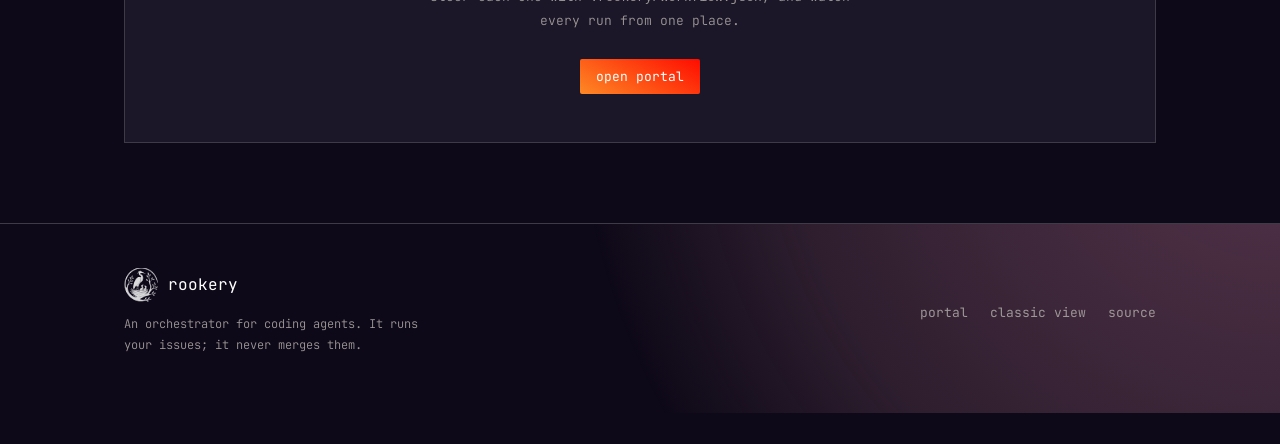
==== commit cd14d55e: "Review: check each finding's location, count first; scope-checker; landing pulse - render_review(wt=" ====
--- a/ui/tui/index.html
+++ b/ui/tui/index.html
@@ -19,7 +19,7 @@
   </nav>
   <div class="right">
     <a class="frost" href="https://github.com/sa-es-ir/rookery">github</a>
-    <a class="cta" href="portal.html">open portal</a>
+    <a class="cta" href="../portal.html">open portal</a>
   </div>
 </div></header>
 
@@ -36,10 +36,9 @@
       writes a plan you sign off on, then works the task list one task at a time and opens a
       draft pull request. It never merges. That part is still yours.</p>
     <div class="actions">
-      <a class="cta" href="portal.html">open portal</a>
+      <a class="cta" href="../portal.html">open portal</a>
       <a class="ghost" href="#how">see the loop</a>
     </div>
-    <p class="fine">stdlib python · gh + claude on PATH · no database</p>
   </div>
 
   <article class="box hot issue" aria-label="Example issue, running">
@@ -67,20 +66,20 @@
 <section class="sec" id="how"><div class="wrap tree-grid">
   <div class="sec-head">
     <div class="eyebrow">/the-loop</div>
-    <h2>Six labels, one of them yours</h2>
-    <p>State lives on GitHub, not in a database here. The labels on the issue
-      <em>are</em> the state machine — you can read where a run stands without opening
-      anything else, and you can stop it by removing a label.</p>
+    <h2>Six labels, two of them yours</h2>
+    <p>State lives on GitHub. The labels on the issue <em>are</em> the state machine — you
+      can read where a run stands without opening anything else; the local database keeps
+      only the run log. A running job is cancelled from the portal.</p>
   </div>
   <ol class="tree">
     <li class="gate"><span class="pin">◆</span><span class="lbl live">rookery:trigger</span>
       <h3>You start it</h3>
-      <p>Nothing runs until someone puts the label on. There is no polling and no autonomous pickup.</p>
+      <p>Nothing runs until someone puts the label on, or assigns the agent's account. There is no polling and no autonomous pickup.</p>
       <span class="you">└ requires you</span></li>
     <li><span class="pin">◇</span><span class="lbl">rookery:planning</span>
       <h3>planmaker reads the repo</h3>
       <p>It writes <code>plan.md</code>, <code>tasks.md</code> and
-        <code>decisions.md</code> into the target repo and touches nothing else.</p></li>
+        <code>decisions.md</code> into <code>agent-plans/&lt;n&gt;/</code>. Anything else it touches is reverted.</p></li>
     <li><span class="pin">◇</span><span class="lbl">rookery:awaiting-input</span>
       <h3>It asks when it has to</h3>
       <p>An open question comes back as an issue comment. Reply and planning resumes in the
@@ -88,7 +87,7 @@
     <li class="gate"><span class="pin">◆</span><span class="lbl live">rookery:awaiting-approval</span>
       <h3>You approve it</h3>
       <p>The plan is posted for review. Comment <code>approve</code> to start the
-        work — matched as text, from a login on your allowlist.</p>
+        work — matched as text, from someone with write access on the repo.</p>
       <span class="you">└ requires you</span></li>
     <li><span class="pin">◇</span><span class="lbl">rookery:implementing</span>
       <h3>One task, then the next</h3>
@@ -97,7 +96,7 @@
     <li><span class="pin">◇</span><span class="lbl">rookery:reviewing</span>
       <h3>A second agent reads the diff</h3>
       <p>Advisory, and it runs once. The branch is pushed and the draft PR opened either way,
-        so work is never stranded on someone's laptop.</p></li>
+        so work is never stranded in a local worktree.</p></li>
   </ol>
 </div></section>
 
@@ -110,7 +109,7 @@
   </div>
   <div class="cards">
     <div class="box"><span class="cap">cost</span>
-      <h3>Issue 300 costs what issue 3 did</h3>
+      <h3>Task 15 costs what task 1 did</h3>
       <p>Every task gets its own session, so context never snowballs across a long issue.
         <code>decisions.md</code> is the only thing that crosses between tasks.</p></div>
     <div class="box"><span class="cap">authorship</span>
@@ -119,7 +118,7 @@
         The orchestrator ticks the checkbox and writes the commit, so history stays legible.</p></div>
     <div class="box"><span class="cap">approval</span>
       <h3>Your approval is read, not judged</h3>
-      <p>The word is matched against a pattern and the author against your allowlist.
+      <p>The word is matched against a pattern, and the author must have write access on that repository.
         No model decides whether you meant yes, and the bot is filtered out so it can't approve itself.</p></div>
     <div class="box"><span class="cap">review</span>
       <h3>The plan ships inside the PR</h3>
@@ -130,9 +129,9 @@
       <p>Each issue gets its own branch and its own checkout, so two repositories can share an
         issue number and never meet.</p></div>
     <div class="box"><span class="cap">throughput</span>
-      <h3>One job at a time, on purpose</h3>
-      <p>A single worker drains the queue. A long implementation blocks the others — a
-        deliberate trade for a machine you can reason about.</p></div>
+      <h3>Repos in parallel, one job per repo</h3>
+      <p>Each repository drains its own queue, so a long run on one never blocks another.
+        Within a repo it is one job at a time — two jobs on one issue would race on its worktree.</p></div>
   </div>
 </div></section>
 
@@ -147,7 +146,7 @@
     <div class="box"><span class="cap">[!] deny</span><b>Merge anything</b>
       <p>The output is a draft pull request. A human merges, every time.</p></div>
     <div class="box"><span class="cap">[!] deny</span><b>Act on an unsigned webhook</b>
-      <p>The signature is verified first, and repositories you haven't configured are dropped.</p></div>
+      <p>The signature is verified first, and repositories without the App installed are dropped.</p></div>
     <div class="box"><span class="cap">[!] deny</span><b>Guess at a result</b>
       <p>A task reports its status as a literal marker. A missing one is an error, not an assumption.</p></div>
   </div>
@@ -156,9 +155,9 @@
 <div class="wrap"><section class="box close">
   <span class="cap">next</span>
   <h2>Point it at a repository</h2>
-  <p>Configure the repos you want covered, invite the agents you trust, and watch the queue
-    from one place.</p>
-  <a class="cta" href="portal.html">open portal</a>
+  <p>Install the GitHub App on the repos you want covered, steer each one with
+    <code>.rookery/workflow.json</code>, and watch every run from one place.</p>
+  <a class="cta" href="../portal.html">open portal</a>
 </section></div>
 
 <footer><div class="wrap">
@@ -167,7 +166,7 @@
     <p>An orchestrator for coding agents. It runs your issues; it never merges them.</p>
   </div>
   <div class="links">
-    <a href="portal.html">portal</a>
+    <a href="../portal.html">portal</a>
     <a href="../index.html">classic view</a>
     <a href="https://github.com/sa-es-ir/rookery">source</a>
   </div>
--- a/ui/tui/styles.css
+++ b/ui/tui/styles.css
@@ -67,7 +67,6 @@
 .hero h1 em{font-style:normal;color:var(--fog)}
 .hero .lede{margin-top:22px;font-size:14px;line-height:1.8;color:var(--ash);max-width:62ch;font-weight:300}
 .hero .actions{margin-top:28px;display:flex;flex-wrap:wrap;gap:10px}
-.hero .fine{margin-top:22px;font-size:12px;color:var(--fog)}
 
 .issue{display:flex;flex-direction:column;gap:16px;padding-bottom:22px}
 .issue .top{display:flex;gap:10px;font-size:12px;color:var(--fog)}
